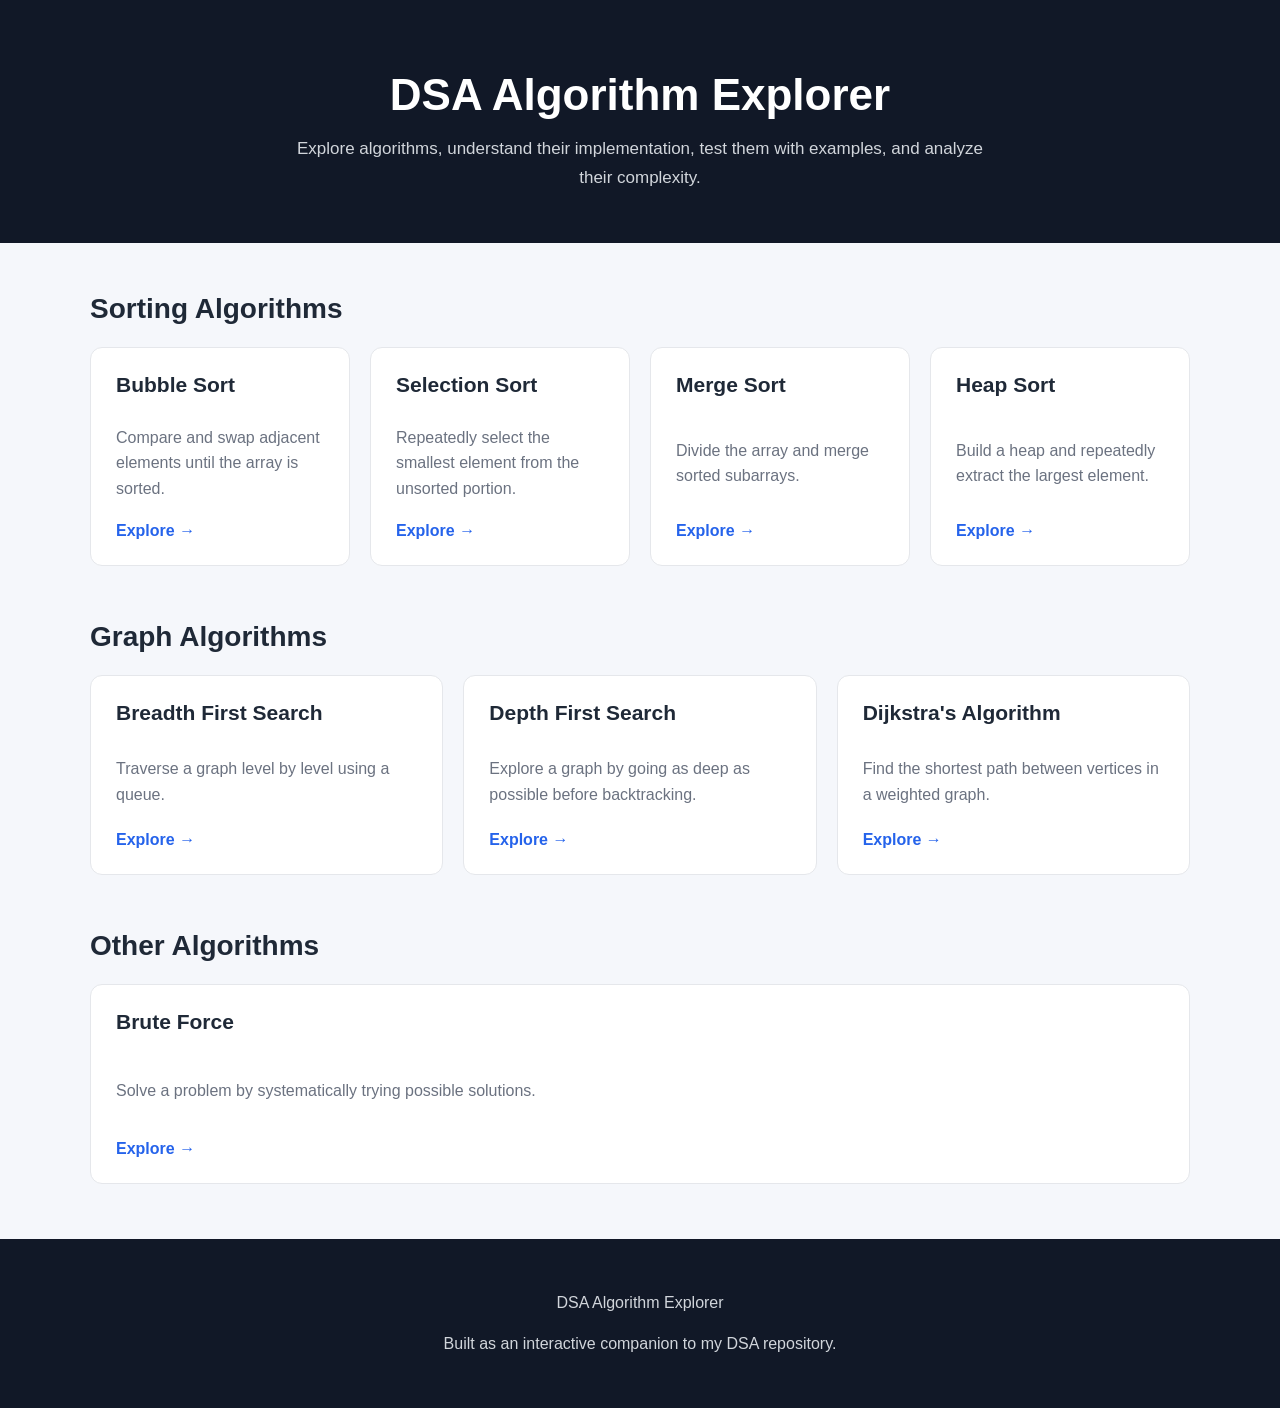
==== index.html @ 46f1f1e8 "chore: add interactive DSA website" ====
<!DOCTYPE html>
<html lang="en">

<head>
    <meta charset="UTF-8">

    <meta name="viewport"
          content="width=device-width, initial-scale=1.0">

    <title>DSA Algorithm Explorer</title>

    <link rel="stylesheet" href="style.css">
</head>

<body>

    <!-- ================= HEADER ================= -->

    <header class="hero">

        <h1>DSA Algorithm Explorer</h1>

        <p>
            Explore algorithms, understand their implementation,
            test them with examples, and analyze their complexity.
        </p>

    </header>


    <!-- ================= MAIN ================= -->

    <main class="container">


        <!-- SORTING -->

        <section class="algorithm-section">

            <h2>Sorting Algorithms</h2>

            <div class="algorithm-grid">


                <!-- Bubble Sort -->

                <a href="bubble-sort.html"
                   class="algorithm-card">

                    <h3>Bubble Sort</h3>

                    <p>
                        Compare and swap adjacent elements
                        until the array is sorted.
                    </p>

                    <span>
                        Explore →
                    </span>

                </a>


                <!-- Selection Sort -->

                <a href="selection-sort.html"
                   class="algorithm-card">

                    <h3>Selection Sort</h3>

                    <p>
                        Repeatedly select the smallest element
                        from the unsorted portion.
                    </p>

                    <span>
                        Explore →
                    </span>

                </a>


                <!-- Merge Sort -->

                <a href="merge-sort.html"
                   class="algorithm-card">

                    <h3>Merge Sort</h3>

                    <p>
                        Divide the array and merge sorted
                        subarrays.
                    </p>

                    <span>
                        Explore →
                    </span>

                </a>


                <!-- Heap Sort -->

                <a href="heap-sort.html"
                   class="algorithm-card">

                    <h3>Heap Sort</h3>

                    <p>
                        Build a heap and repeatedly extract
                        the largest element.
                    </p>

                    <span>
                        Explore →
                    </span>

                </a>

            </div>

        </section>



        <!-- GRAPH ALGORITHMS -->

        <section class="algorithm-section">

            <h2>Graph Algorithms</h2>

            <div class="algorithm-grid">


                <!-- BFS -->

                <a href="bfs.html"
                   class="algorithm-card">

                    <h3>Breadth First Search</h3>

                    <p>
                        Traverse a graph level by level
                        using a queue.
                    </p>

                    <span>
                        Explore →
                    </span>

                </a>


                <!-- DFS -->

                <a href="dfs.html"
                   class="algorithm-card">

                    <h3>Depth First Search</h3>

                    <p>
                        Explore a graph by going as deep as
                        possible before backtracking.
                    </p>

                    <span>
                        Explore →
                    </span>

                </a>


                <!-- Dijkstra -->

                <a href="dijkstra.html"
                   class="algorithm-card">

                    <h3>Dijkstra's Algorithm</h3>

                    <p>
                        Find the shortest path between
                        vertices in a weighted graph.
                    </p>

                    <span>
                        Explore →
                    </span>

                </a>

            </div>

        </section>



        <!-- BRUTE FORCE -->

        <section class="algorithm-section">

            <h2>Other Algorithms</h2>

            <div class="algorithm-grid">

                <a href="bruteforce.html"
                   class="algorithm-card">

                    <h3>Brute Force</h3>

                    <p>
                        Solve a problem by systematically
                        trying possible solutions.
                    </p>

                    <span>
                        Explore →
                    </span>

                </a>

            </div>

        </section>

    </main>


    <!-- ================= FOOTER ================= -->

    <footer>

        <p>
            DSA Algorithm Explorer
        </p>

        <p>
            Built as an interactive companion to my DSA repository.
        </p>

    </footer>

</body>

</html>
---- style.css ----
/* =========================================
   GENERAL
========================================= */

* {
    box-sizing: border-box;
}

body {
    margin: 0;

    font-family:
        Arial,
        Helvetica,
        sans-serif;

    background: #f5f7fb;

    color: #1f2937;
}


/* =========================================
   HERO
========================================= */

.hero {
    text-align: center;

    padding: 70px 20px 50px;

    background: #111827;

    color: white;
}

.hero h1 {
    margin: 0 0 15px;

    font-size: 44px;
}

.hero p {
    max-width: 700px;

    margin: auto;

    line-height: 1.7;

    color: #d1d5db;

    font-size: 17px;
}


/* =========================================
   MAIN CONTAINER
========================================= */

.container {
    width: 90%;

    max-width: 1100px;

    margin: 50px auto;
}


/* =========================================
   ALGORITHM SECTIONS
========================================= */

.algorithm-section {
    margin-bottom: 55px;
}

.algorithm-section h2 {
    font-size: 28px;

    margin-bottom: 22px;
}


/* =========================================
   ALGORITHM GRID
========================================= */

.algorithm-grid {
    display: grid;

    grid-template-columns:
        repeat(auto-fit, minmax(240px, 1fr));

    gap: 20px;
}


/* =========================================
   ALGORITHM CARD
========================================= */

.algorithm-card {
    display: flex;

    flex-direction: column;

    justify-content: space-between;

    min-height: 200px;

    padding: 25px;

    background: white;

    border: 1px solid #e5e7eb;

    border-radius: 12px;

    text-decoration: none;

    color: inherit;

    transition:
        transform 0.2s ease,
        box-shadow 0.2s ease;
}


/* Card hover */

.algorithm-card:hover {
    transform: translateY(-5px);

    box-shadow:
        0 10px 25px rgba(0, 0, 0, 0.08);
}


.algorithm-card h3 {
    margin-top: 0;

    margin-bottom: 12px;

    font-size: 21px;
}


.algorithm-card p {
    color: #6b7280;

    line-height: 1.6;

    margin-bottom: 20px;
}


.algorithm-card span {
    color: #2563eb;

    font-weight: bold;
}


/* =========================================
   BFS / ALGORITHM PAGE HEADER
========================================= */

.header {
    text-align: center;

    margin-bottom: 20px;
}

.header h1 {
    font-size: 40px;

    margin: 20px 0 10px;
}

.header p {
    color: #6b7280;

    font-size: 17px;
}

.back {
    display: inline-block;

    color: #2563eb;

    text-decoration: none;

    font-weight: bold;

    margin-bottom: 10px;
}

.back:hover {
    text-decoration: underline;
}


/* =========================================
   TABS
========================================= */

.tabs {
    display: flex;

    justify-content: center;

    gap: 15px;

    margin: 30px 0;

    flex-wrap: wrap;
}

.tab-button {
    padding: 12px 25px;

    border: none;

    border-radius: 8px;

    background: #e5e7eb;

    color: #1f2937;

    font-size: 16px;

    font-weight: 600;

    cursor: pointer;

    transition:
        background 0.2s ease,
        transform 0.2s ease;
}

.tab-button:hover {
    background: #d1d5db;

    transform: translateY(-2px);
}

.tab-button.active {
    background: #2563eb;

    color: white;
}


/* =========================================
   TAB CONTENT
========================================= */

/*
   Hide all sections by default.
*/

.tab-content {
    display: none;

    background: white;

    padding: 35px;

    border-radius: 12px;

    border: 1px solid #e5e7eb;

    box-shadow:
        0 4px 12px rgba(0, 0, 0, 0.05);
}


/*
   Only the selected tab is displayed.
*/

.tab-content.active {
    display: block;
}


/* =========================================
   SECTION HEADINGS
========================================= */

.tab-content h2 {
    margin-top: 0;

    font-size: 28px;
}

.tab-content h3 {
    margin-top: 25px;
}

.tab-content p,
.tab-content li {
    line-height: 1.7;
}


/* =========================================
   CODE BOX
========================================= */

.code-box {
    margin-top: 30px;

    background: #111827;

    border-radius: 10px;

    padding: 20px;

    overflow-x: auto;
}

.code-box h3 {
    color: white;

    margin-top: 0;
}

.code-box pre {
    margin: 0;

    color: #e5e7eb;

    line-height: 1.6;

    overflow-x: auto;
}


/* =========================================
   TEST CASE GRAPH
========================================= */

.graph-container {
    position: relative;

    min-height: 250px;

    margin: 30px 0;

    background: #f9fafb;

    border: 1px solid #e5e7eb;

    border-radius: 12px;
}

.node {
    position: absolute;

    width: 50px;

    height: 50px;

    display: flex;

    align-items: center;

    justify-content: center;

    border-radius: 50%;

    background: #2563eb;

    color: white;

    font-weight: bold;
}


/* Node positions */

.node-a {
    top: 30px;
    left: 50%;
}

.node-b {
    top: 120px;
    left: 30%;
}

.node-c {
    top: 120px;
    left: 65%;
}

.node-d {
    top: 200px;
    left: 20%;
}

.node-e {
    top: 200px;
    left: 40%;
}


/* =========================================
   INPUT / EXAMPLE
========================================= */

.example-info {
    margin-top: 25px;

    background: #f9fafb;

    border: 1px solid #e5e7eb;

    border-radius: 10px;

    padding: 20px;

    overflow-x: auto;
}

.example-info h3 {
    margin-top: 0;
}

.example-info pre {
    margin: 0;

    line-height: 1.6;
}


/* =========================================
   EXECUTION
========================================= */

.execution {
    margin-top: 30px;
}

.execution-box {
    padding: 20px;

    background: #f9fafb;

    border: 1px solid #e5e7eb;

    border-radius: 10px;
}

.execution-box p {
    margin: 10px 0;
}


/* =========================================
   BUTTONS
========================================= */

.controls {
    display: flex;

    gap: 12px;

    margin-top: 20px;

    flex-wrap: wrap;
}

.controls button {
    padding: 11px 18px;

    border: none;

    border-radius: 8px;

    background: #2563eb;

    color: white;

    font-size: 14px;

    font-weight: 600;

    cursor: pointer;

    transition: 0.2s ease;
}

.controls button:hover {
    background: #1d4ed8;

    transform: translateY(-2px);
}


/* =========================================
   OUTPUT
========================================= */

.output {
    margin-top: 30px;

    padding: 20px;

    background: #f9fafb;

    border: 1px solid #e5e7eb;

    border-radius: 10px;
}

.output h3 {
    margin-top: 0;
}


/* =========================================
   COMPLEXITY CARDS
========================================= */

.complexity-card {
    background: #f9fafb;

    padding: 25px;

    margin: 20px 0;

    border-radius: 12px;

    border: 1px solid #e5e7eb;
}

.complexity-card h3 {
    margin-top: 0;
}

.complexity {
    font-size: 28px;

    font-weight: bold;

    color: #2563eb;
}


/* =========================================
   BENCHMARK GRAPH CONTAINER
========================================= */

.benchmark {
    margin: 30px auto;

    padding: 20px;

    background: white;

    border: 1px solid #e5e7eb;

    border-radius: 12px;

    max-width: 750px;

    box-shadow:
        0 4px 12px rgba(0, 0, 0, 0.06);

    overflow: hidden;
}


/* Graph title */

.benchmark h3 {
    text-align: center;

    margin-top: 0;

    margin-bottom: 15px;

    font-size: 20px;
}


/* =========================================
   GRAPH IMAGE SIZE
========================================= */

/*
   Keeps the graph inside the website
   borders and prevents it becoming huge.
*/

.benchmark img {
    display: block;

    width: 100%;

    max-width: 650px;

    height: auto;

    margin: 0 auto;

    border-radius: 8px;
}


/* =========================================
   FOOTER
========================================= */

footer {
    text-align: center;

    padding: 35px 20px;

    background: #111827;

    color: #d1d5db;

    line-height: 1.6;
}


/* =========================================
   MOBILE
========================================= */

@media (max-width: 600px) {

    .hero {
        padding: 50px 20px 40px;
    }

    .hero h1 {
        font-size: 32px;
    }

    .hero p {
        font-size: 15px;
    }

    .container {
        width: 92%;

        margin-top: 35px;
    }

    .algorithm-section h2 {
        font-size: 24px;
    }

    .algorithm-grid {
        grid-template-columns: 1fr;
    }


    /* BFS header */

    .header h1 {
        font-size: 30px;
    }


    /* Tabs */

    .tabs {
        flex-direction: column;

        gap: 10px;
    }

    .tab-button {
        width: 100%;
    }


    /* Tab content */

    .tab-content {
        padding: 20px;
    }


    /* Graph */

    .benchmark {
        width: 100%;

        padding: 15px;
    }

    .benchmark img {
        width: 100%;

        max-width: 100%;
    }


    /* Test graph */

    .graph-container {
        min-height: 220px;
    }

}
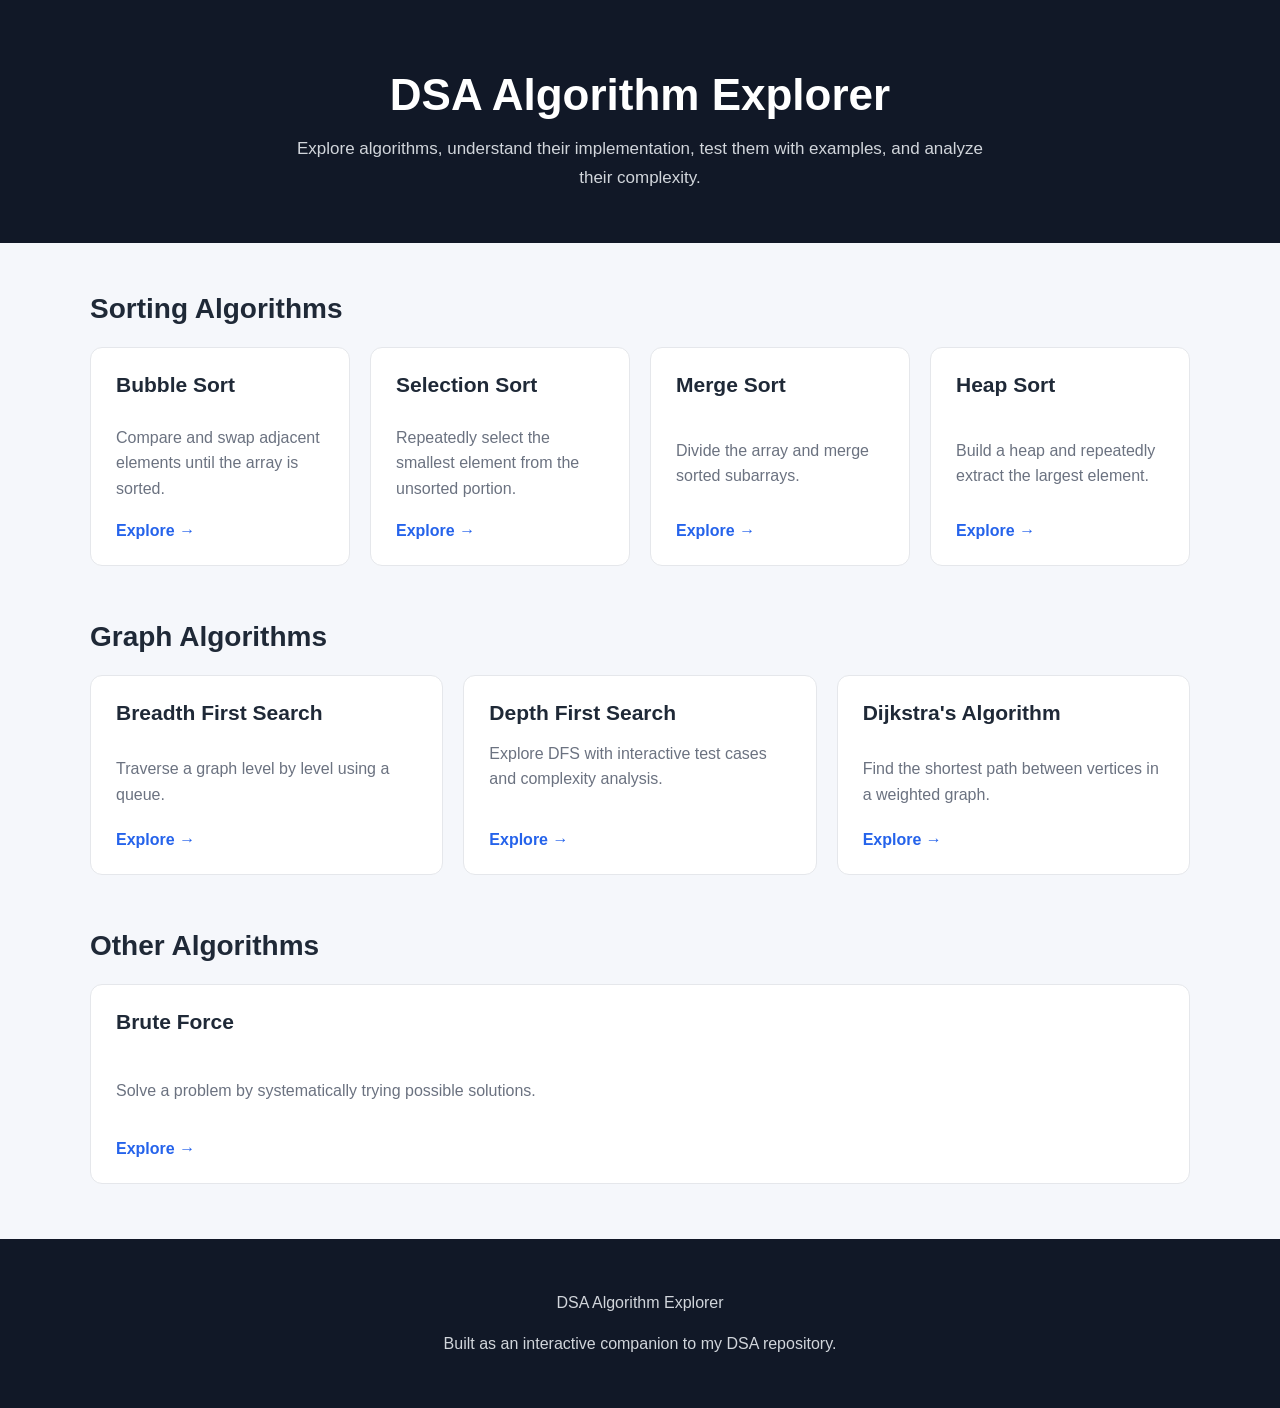
==== commit f1cf8ad8: "feat: add interactive DFS page" ====
--- a/index.html
+++ b/index.html
@@ -153,21 +153,22 @@
 
                 <!-- DFS -->
 
-                <a href="dfs.html"
-                   class="algorithm-card">
-
-                    <h3>Depth First Search</h3>
-
-                    <p>
-                        Explore a graph by going as deep as
-                        possible before backtracking.
-                    </p>
-
-                    <span>
-                        Explore →
-                    </span>
-
-                </a>
+                <a href="dfs.html" class="algorithm-card">
+
+    <div>
+
+        <h3>Depth First Search</h3>
+
+        <p>
+            Explore DFS with interactive test cases
+            and complexity analysis.
+        </p>
+
+    </div>
+
+    <span>Explore →</span>
+
+</a>
 
 
                 <!-- Dijkstra -->
--- a/style.css
+++ b/style.css
@@ -708,4 +708,48 @@
         min-height: 220px;
     }
 
+}
+/* =========================================
+   TEST CASE SELECT
+========================================= */
+
+#test-select {
+    width: 100%;
+
+    max-width: 500px;
+
+    padding: 12px;
+
+    border: 1px solid #d1d5db;
+
+    border-radius: 8px;
+
+    background: white;
+
+    color: #1f2937;
+
+    font-size: 15px;
+
+    cursor: pointer;
+}
+
+
+/* =========================================
+   TEST RESULT
+========================================= */
+
+.test-pass {
+    margin-top: 15px;
+
+    font-weight: bold;
+
+    color: #16a34a;
+}
+
+.test-fail {
+    margin-top: 15px;
+
+    font-weight: bold;
+
+    color: #dc2626;
 }
